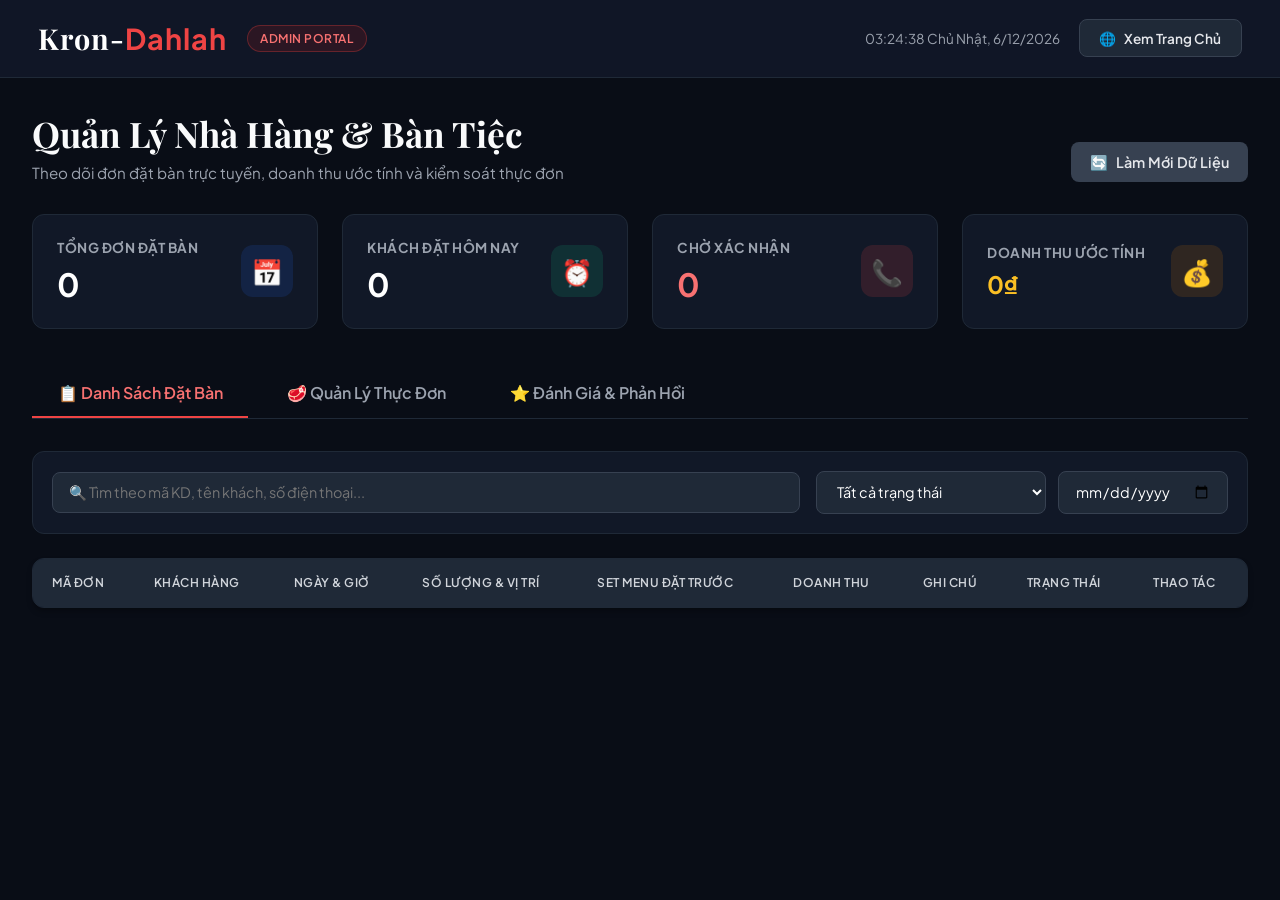
==== backend/admin/index.html @ 5c1c66be "feat: xay dung toan dien he thong Backend Flask, CSDL SQLite, RESTful API va Admin Dashboard quan tr" ====
<!DOCTYPE html>
<html lang="vi">
<head>
  <meta charset="UTF-8">
  <meta name="viewport" content="width=device-width, initial-scale=1.0">
  <title>Quản Trị Nhà Hàng | Kron-Dahlah Steakhouse</title>
  <link rel="icon" type="image/png" href="../img/favicon.png" />
  <link rel="preconnect" href="https://fonts.googleapis.com">
  <link rel="preconnect" href="https://fonts.gstatic.com" crossorigin>
  <link href="https://fonts.googleapis.com/css2?family=Playfair+Display:wght@600;700&family=Plus+Jakarta+Sans:wght@400;500;600;700&display=swap" rel="stylesheet">
  <style>
    :root {
      --bg-dark: #090d16;
      --card-bg: #111827;
      --card-border: #1f2937;
      --primary: #991b1b;
      --primary-hover: #b91c1c;
      --accent-gold: #d97706;
      --text-main: #f9fafb;
      --text-muted: #9ca3af;
      --success: #16a34a;
      --warning: #eab308;
      --danger: #dc2626;
      --info: #2563eb;
    }

    * {
      margin: 0;
      padding: 0;
      box-sizing: border-box;
      font-family: 'Plus Jakarta Sans', sans-serif;
    }

    body {
      background-color: var(--bg-dark);
      color: var(--text-main);
      min-height: 100vh;
      display: flex;
      flex-direction: column;
    }

    /* TOP NAVBAR */
    .topbar {
      background-color: rgba(17, 24, 39, 0.95);
      border-bottom: 1px solid var(--card-border);
      padding: 1.2rem 2.4rem;
      display: flex;
      justify-content: space-between;
      align-items: center;
      position: sticky;
      top: 0;
      z-index: 50;
      backdrop-filter: blur(10px);
    }

    .brand-box {
      display: flex;
      align-items: center;
      gap: 1.2rem;
    }

    .brand-logo {
      font-family: 'Playfair Display', serif;
      font-size: 1.8rem;
      font-weight: 700;
      color: #fff;
      letter-spacing: 1px;
    }

    .brand-logo span {
      color: #ef4444;
    }

    .portal-badge {
      background: rgba(153, 27, 27, 0.2);
      color: #f87171;
      border: 1px solid rgba(239, 68, 68, 0.3);
      padding: 0.3rem 0.8rem;
      border-radius: 9999px;
      font-size: 0.75rem;
      font-weight: 600;
      text-transform: uppercase;
      letter-spacing: 0.5px;
    }

    .topbar-actions {
      display: flex;
      align-items: center;
      gap: 1.2rem;
    }

    .btn-view-site {
      display: inline-flex;
      align-items: center;
      gap: 0.5rem;
      background: #1f2937;
      color: #e5e7eb;
      text-decoration: none;
      padding: 0.6rem 1.2rem;
      border-radius: 8px;
      font-size: 0.85rem;
      font-weight: 600;
      transition: all 0.2s;
      border: 1px solid #374151;
    }

    .btn-view-site:hover {
      background: #374151;
      color: #fff;
    }

    /* MAIN CONTAINER */
    .dashboard-container {
      max-width: 1400px;
      width: 100%;
      margin: 0 auto;
      padding: 2rem;
      flex: 1;
    }

    /* HEADER TITLES */
    .dashboard-header {
      display: flex;
      justify-content: space-between;
      align-items: flex-end;
      margin-bottom: 2rem;
    }

    .page-title {
      font-family: 'Playfair Display', serif;
      font-size: 2.2rem;
      font-weight: 700;
      margin-bottom: 0.4rem;
    }

    .page-subtitle {
      color: var(--text-muted);
      font-size: 0.95rem;
    }

    /* STATS KPI CARDS */
    .stats-grid {
      display: grid;
      grid-template-columns: repeat(auto-fit, minmax(260px, 1fr));
      gap: 1.5rem;
      margin-bottom: 2.5rem;
    }

    .stat-card {
      background-color: var(--card-bg);
      border: 1px solid var(--card-border);
      border-radius: 12px;
      padding: 1.5rem;
      display: flex;
      align-items: center;
      justify-content: space-between;
      transition: transform 0.2s, box-shadow 0.2s;
    }

    .stat-card:hover {
      transform: translateY(-2px);
      box-shadow: 0 10px 25px -5px rgba(0, 0, 0, 0.5);
    }

    .stat-info h4 {
      font-size: 0.85rem;
      text-transform: uppercase;
      letter-spacing: 0.5px;
      color: var(--text-muted);
      margin-bottom: 0.5rem;
    }

    .stat-info .stat-value {
      font-size: 2rem;
      font-weight: 700;
      color: #fff;
    }

    .stat-icon {
      width: 52px;
      height: 52px;
      border-radius: 12px;
      display: flex;
      align-items: center;
      justify-content: center;
      font-size: 1.6rem;
    }

    .icon-bookings { background: rgba(37, 99, 235, 0.15); color: #60a5fa; }
    .icon-today { background: rgba(16, 185, 129, 0.15); color: #34d399; }
    .icon-pending { background: rgba(239, 68, 68, 0.15); color: #f87171; }
    .icon-revenue { background: rgba(217, 119, 6, 0.15); color: #fbbf24; }

    /* TABS */
    .tabs-nav {
      display: flex;
      gap: 0.8rem;
      border-bottom: 1px solid var(--card-border);
      margin-bottom: 2rem;
    }

    .tab-btn {
      background: none;
      border: none;
      color: var(--text-muted);
      font-size: 1rem;
      font-weight: 600;
      padding: 0.8rem 1.6rem;
      cursor: pointer;
      border-bottom: 2px solid transparent;
      transition: all 0.2s;
    }

    .tab-btn:hover {
      color: #fff;
    }

    .tab-btn.active {
      color: #f87171;
      border-bottom-color: #ef4444;
    }

    /* FILTERS & SEARCH TOOLBAR */
    .toolbar {
      background-color: var(--card-bg);
      border: 1px solid var(--card-border);
      border-radius: 12px;
      padding: 1.2rem;
      margin-bottom: 1.5rem;
      display: flex;
      flex-wrap: wrap;
      justify-content: space-between;
      gap: 1rem;
      align-items: center;
    }

    .search-box {
      display: flex;
      align-items: center;
      gap: 0.8rem;
      flex: 1;
      min-width: 280px;
    }

    .search-input {
      width: 100%;
      background: #1f2937;
      border: 1px solid #374151;
      border-radius: 8px;
      padding: 0.65rem 1rem;
      color: #fff;
      font-size: 0.9rem;
      outline: none;
    }

    .search-input:focus {
      border-color: #ef4444;
    }

    .filter-group {
      display: flex;
      align-items: center;
      gap: 0.8rem;
      flex-wrap: wrap;
    }

    .filter-select {
      background: #1f2937;
      border: 1px solid #374151;
      border-radius: 8px;
      padding: 0.65rem 1rem;
      color: #fff;
      font-size: 0.9rem;
      outline: none;
      cursor: pointer;
    }

    .btn-action {
      background: var(--primary);
      color: #fff;
      border: none;
      border-radius: 8px;
      padding: 0.65rem 1.2rem;
      font-size: 0.9rem;
      font-weight: 600;
      cursor: pointer;
      display: inline-flex;
      align-items: center;
      gap: 0.5rem;
      transition: background 0.2s;
    }

    .btn-action:hover {
      background: var(--primary-hover);
    }

    .btn-refresh {
      background: #374151;
      color: #e5e7eb;
    }
    .btn-refresh:hover {
      background: #4b5563;
    }

    /* DATA TABLE */
    .table-container {
      background-color: var(--card-bg);
      border: 1px solid var(--card-border);
      border-radius: 12px;
      overflow-x: auto;
      box-shadow: 0 4px 6px -1px rgba(0, 0, 0, 0.3);
    }

    table {
      width: 100%;
      border-collapse: collapse;
      text-align: left;
      font-size: 0.9rem;
    }

    thead {
      background-color: #1f2937;
      border-bottom: 1px solid var(--card-border);
    }

    th {
      padding: 1rem 1.2rem;
      font-weight: 600;
      color: #d1d5db;
      text-transform: uppercase;
      font-size: 0.75rem;
      letter-spacing: 0.5px;
    }

    td {
      padding: 1.2rem;
      border-bottom: 1px solid var(--card-border);
      vertical-align: middle;
    }

    tbody tr:hover {
      background-color: rgba(31, 41, 55, 0.5);
    }

    .booking-code {
      font-family: monospace;
      font-weight: 700;
      color: #f87171;
      background: rgba(239, 68, 68, 0.1);
      padding: 0.2rem 0.5rem;
      border-radius: 4px;
      border: 1px solid rgba(239, 68, 68, 0.2);
    }

    .cust-info .cust-name {
      font-weight: 600;
      color: #fff;
    }
    .cust-info .cust-phone {
      color: var(--text-muted);
      font-size: 0.85rem;
    }

    /* STATUS BADGES */
    .badge {
      display: inline-block;
      padding: 0.35rem 0.75rem;
      border-radius: 9999px;
      font-size: 0.75rem;
      font-weight: 600;
      text-align: center;
    }

    .badge-pending {
      background: rgba(234, 179, 8, 0.15);
      color: #facc15;
      border: 1px solid rgba(234, 179, 8, 0.3);
    }
    .badge-confirmed {
      background: rgba(22, 163, 74, 0.15);
      color: #4ade80;
      border: 1px solid rgba(22, 163, 74, 0.3);
    }
    .badge-completed {
      background: rgba(37, 99, 235, 0.15);
      color: #60a5fa;
      border: 1px solid rgba(37, 99, 235, 0.3);
    }
    .badge-cancelled {
      background: rgba(107, 114, 128, 0.15);
      color: #9ca3af;
      border: 1px solid rgba(107, 114, 128, 0.3);
    }

    /* ACTION BUTTONS */
    .action-btns {
      display: flex;
      gap: 0.5rem;
    }

    .btn-sm {
      padding: 0.35rem 0.65rem;
      border-radius: 6px;
      font-size: 0.75rem;
      font-weight: 600;
      border: none;
      cursor: pointer;
      transition: all 0.15s;
    }

    .btn-confirm { background: #15803d; color: #fff; }
    .btn-confirm:hover { background: #166534; }

    .btn-complete { background: #1d4ed8; color: #fff; }
    .btn-complete:hover { background: #1e40af; }

    .btn-cancel { background: #4b5563; color: #fff; }
    .btn-cancel:hover { background: #374151; }

    .btn-del { background: #b91c1c; color: #fff; }
    .btn-del:hover { background: #991b1b; }

    /* MENU GRID */
    .menu-grid {
      display: grid;
      grid-template-columns: repeat(auto-fill, minmax(320px, 1fr));
      gap: 1.5rem;
    }

    .menu-card {
      background-color: var(--card-bg);
      border: 1px solid var(--card-border);
      border-radius: 12px;
      overflow: hidden;
      display: flex;
      flex-direction: column;
    }

    .menu-card-img {
      height: 180px;
      width: 100%;
      object-fit: cover;
    }

    .menu-card-body {
      padding: 1.2rem;
      flex: 1;
      display: flex;
      flex-direction: column;
    }

    .menu-card-header {
      display: flex;
      justify-content: space-between;
      align-items: flex-start;
      margin-bottom: 0.5rem;
    }

    .menu-item-name {
      font-weight: 700;
      font-size: 1.1rem;
      color: #fff;
    }

    .menu-item-price {
      color: #f87171;
      font-weight: 700;
      font-size: 1.05rem;
      white-space: nowrap;
    }

    .menu-item-desc {
      color: var(--text-muted);
      font-size: 0.85rem;
      line-height: 1.5;
      margin-bottom: 1rem;
      flex: 1;
    }

    .menu-card-footer {
      display: flex;
      justify-content: space-between;
      align-items: center;
      border-top: 1px solid var(--card-border);
      padding-top: 0.8rem;
    }

    /* MODAL */
    .modal-backdrop {
      position: fixed;
      top: 0; left: 0; right: 0; bottom: 0;
      background: rgba(0, 0, 0, 0.8);
      display: none;
      align-items: center;
      justify-content: center;
      z-index: 100;
      padding: 1rem;
    }

    .modal-backdrop.show {
      display: flex;
    }

    .modal-content {
      background: var(--card-bg);
      border: 1px solid var(--card-border);
      border-radius: 12px;
      max-width: 500px;
      width: 100%;
      padding: 2rem;
      position: relative;
    }

    .modal-title {
      font-size: 1.4rem;
      margin-bottom: 1.2rem;
      font-weight: 700;
    }

    .form-group {
      margin-bottom: 1.2rem;
    }

    .form-group label {
      display: block;
      margin-bottom: 0.4rem;
      font-size: 0.85rem;
      color: #d1d5db;
    }

    .form-control {
      width: 100%;
      background: #1f2937;
      border: 1px solid #374151;
      border-radius: 8px;
      padding: 0.65rem 1rem;
      color: #fff;
      font-size: 0.9rem;
      outline: none;
    }

    /* TOAST */
    .toast {
      position: fixed;
      bottom: 2rem;
      right: 2rem;
      background: #15803d;
      color: #fff;
      padding: 0.8rem 1.6rem;
      border-radius: 8px;
      font-weight: 600;
      box-shadow: 0 10px 15px -3px rgba(0, 0, 0, 0.5);
      z-index: 200;
      opacity: 0;
      transform: translateY(20px);
      transition: all 0.3s;
      pointer-events: none;
    }

    .toast.show {
      opacity: 1;
      transform: translateY(0);
    }
  </style>
</head>
<body>

  <!-- TOPBAR -->
  <header class="topbar">
    <div class="brand-box">
      <div class="brand-logo">Kron-<span>Dahlah</span></div>
      <span class="portal-badge">Admin Portal</span>
    </div>
    <div class="topbar-actions">
      <span id="current-clock" style="font-size: 0.85rem; color: var(--text-muted);"></span>
      <a href="/" target="_blank" class="btn-view-site">
        <span>🌐</span> Xem Trang Chủ
      </a>
    </div>
  </header>

  <!-- DASHBOARD CONTAINER -->
  <main class="dashboard-container">
    <div class="dashboard-header">
      <div>
        <h1 class="page-title">Quản Lý Nhà Hàng & Bàn Tiệc</h1>
        <p class="page-subtitle">Theo dõi đơn đặt bàn trực tuyến, doanh thu ước tính và kiểm soát thực đơn</p>
      </div>
      <button class="btn-action btn-refresh" onclick="loadAllData()">
        <span>🔄</span> Làm Mới Dữ Liệu
      </button>
    </div>

    <!-- STATS CARDS -->
    <section class="stats-grid">
      <div class="stat-card">
        <div class="stat-info">
          <h4>Tổng Đơn Đặt Bàn</h4>
          <div class="stat-value" id="stat-total">0</div>
        </div>
        <div class="stat-icon icon-bookings">📅</div>
      </div>

      <div class="stat-card">
        <div class="stat-info">
          <h4>Khách Đặt Hôm Nay</h4>
          <div class="stat-value" id="stat-today">0</div>
        </div>
        <div class="stat-icon icon-today">⏰</div>
      </div>

      <div class="stat-card">
        <div class="stat-info">
          <h4>Chờ Xác Nhận</h4>
          <div class="stat-value" id="stat-pending" style="color: #f87171;">0</div>
        </div>
        <div class="stat-icon icon-pending">📞</div>
      </div>

      <div class="stat-card">
        <div class="stat-info">
          <h4>Doanh Thu Ước Tính</h4>
          <div class="stat-value" id="stat-revenue" style="color: #fbbf24; font-size: 1.5rem;">0₫</div>
        </div>
        <div class="stat-icon icon-revenue">💰</div>
      </div>
    </section>

    <!-- TABS NAVIGATION -->
    <nav class="tabs-nav">
      <button class="tab-btn active" onclick="switchTab('bookings')">📋 Danh Sách Đặt Bàn</button>
      <button class="tab-btn" onclick="switchTab('menu')">🥩 Quản Lý Thực Đơn</button>
      <button class="tab-btn" onclick="switchTab('reviews')">⭐ Đánh Giá & Phản Hồi</button>
    </nav>

    <!-- TAB 1: BOOKINGS -->
    <section id="tab-bookings">
      <div class="toolbar">
        <div class="search-box">
          <input type="text" id="search-booking" class="search-input" placeholder="🔍 Tìm theo mã KD, tên khách, số điện thoại..." oninput="filterBookings()">
        </div>
        <div class="filter-group">
          <select id="filter-status" class="filter-select" onchange="filterBookings()">
            <option value="all">Tất cả trạng thái</option>
            <option value="pending">Chờ xác nhận (Pending)</option>
            <option value="confirmed">Đã xác nhận (Confirmed)</option>
            <option value="completed">Đã dùng tiệc (Completed)</option>
            <option value="cancelled">Đã hủy (Cancelled)</option>
          </select>
          <input type="date" id="filter-date" class="filter-select" onchange="filterBookings()">
        </div>
      </div>

      <div class="table-container">
        <table>
          <thead>
            <tr>
              <th>Mã Đơn</th>
              <th>Khách Hàng</th>
              <th>Ngày & Giờ</th>
              <th>Số Lượng & Vị Trí</th>
              <th>Set Menu Đặt Trước</th>
              <th>Doanh Thu</th>
              <th>Ghi Chú</th>
              <th>Trạng Thái</th>
              <th>Thao Tác</th>
            </tr>
          </thead>
          <tbody id="bookings-table-body">
            <!-- JS điền dữ liệu -->
          </tbody>
        </table>
      </div>
    </section>

    <!-- TAB 2: MENU ITEMS -->
    <section id="tab-menu" style="display: none;">
      <div class="toolbar">
        <div class="search-box">
          <input type="text" id="search-menu" class="search-input" placeholder="🔍 Tìm món ăn theo tên hoặc mã món..." oninput="renderMenu()">
        </div>
        <div class="filter-group">
          <select id="filter-category" class="filter-select" onchange="renderMenu()">
            <option value="all">Tất cả danh mục</option>
            <option value="steak">Bít tết hảo hạng</option>
            <option value="starter">Món khai vị</option>
            <option value="pasta">Món chính & Mỳ Ý</option>
            <option value="dessert">Tráng miệng</option>
            <option value="wine">Rượu vang</option>
            <option value="combo">Set Menu combo</option>
          </select>
          <button class="btn-action" onclick="openAddMenuModal()">
            <span>➕</span> Thêm Món Mới
          </button>
        </div>
      </div>

      <div class="menu-grid" id="menu-grid-container">
        <!-- JS điền danh sách món -->
      </div>
    </section>

    <!-- TAB 3: REVIEWS -->
    <section id="tab-reviews" style="display: none;">
      <div class="table-container">
        <table>
          <thead>
            <tr>
              <th>Khách Hàng</th>
              <th>Đánh Giá</th>
              <th>Món Đã Dùng</th>
              <th>Nội Dung Nhận Xét</th>
              <th>Thời Gian</th>
            </tr>
          </thead>
          <tbody id="reviews-table-body">
            <!-- JS điền đánh giá -->
          </tbody>
        </table>
      </div>
    </section>
  </main>

  <!-- MODAL THÊM MÓN MỚI -->
  <div class="modal-backdrop" id="modal-add-menu">
    <div class="modal-content">
      <h3 class="modal-title">Thêm Món Mới Vào Menu</h3>
      <form id="form-add-menu" onsubmit="submitNewMenuItem(event)">
        <div class="form-group">
          <label>Tên món ăn</label>
          <input type="text" id="menu-name" class="form-control" placeholder="Ví dụ: Thăn bò Wagyu nướng sốt nấm" required>
        </div>
        <div class="form-group">
          <label>Danh mục</label>
          <select id="menu-cat" class="form-control">
            <option value="steak">Bít tết</option>
            <option value="starter">Khai vị</option>
            <option value="pasta">Mỳ Ý / Món chính</option>
            <option value="dessert">Tráng miệng</option>
            <option value="wine">Rượu vang</option>
            <option value="combo">Set Menu</option>
          </select>
        </div>
        <div class="form-group">
          <label>Giá niêm yết (VNĐ)</label>
          <input type="number" id="menu-price" class="form-control" placeholder="Ví dụ: 450000" required>
        </div>
        <div class="form-group">
          <label>Mô tả hương vị & nguyên liệu</label>
          <textarea id="menu-desc" class="form-control" rows="3" placeholder="Mô tả tóm tắt..."></textarea>
        </div>
        <div style="display: flex; justify-content: flex-end; gap: 1rem; margin-top: 1.5rem;">
          <button type="button" class="btn-action btn-refresh" onclick="closeAddMenuModal()">Hủy</button>
          <button type="submit" class="btn-action">Lưu Món Ăn</button>
        </div>
      </form>
    </div>
  </div>

  <!-- TOAST NOTIFICATION -->
  <div id="toast" class="toast">Đã cập nhật dữ liệu thành công!</div>

  <script>
    let allBookings = [];
    let allMenuItems = [];
    let allReviews = [];

    // Realtime Clock
    function updateClock() {
      const now = new Date();
      document.getElementById('current-clock').textContent = now.toLocaleDateString('vi-VN', {
        weekday: 'long', year: 'numeric', month: 'numeric', day: 'numeric',
        hour: '2-digit', minute: '2-digit', second: '2-digit'
      });
    }
    setInterval(updateClock, 1000);
    updateClock();

    // Show Toast
    function showToast(msg) {
      const t = document.getElementById('toast');
      t.textContent = msg;
      t.classList.add('show');
      setTimeout(() => t.classList.remove('show'), 2500);
    }

    // Tab Switching
    function switchTab(tab) {
      document.querySelectorAll('.tab-btn').forEach(b => b.classList.remove('active'));
      event.target.classList.add('active');

      document.getElementById('tab-bookings').style.display = tab === 'bookings' ? 'block' : 'none';
      document.getElementById('tab-menu').style.display = tab === 'menu' ? 'block' : 'none';
      document.getElementById('tab-reviews').style.display = tab === 'reviews' ? 'block' : 'none';

      if (tab === 'menu' && allMenuItems.length === 0) loadMenu();
      if (tab === 'reviews' && allReviews.length === 0) loadReviews();
    }

    // Fetch Stats
    async function loadStats() {
      try {
        const res = await fetch('/api/stats');
        const json = await res.json();
        if (json.success) {
          const d = json.data;
          document.getElementById('stat-total').textContent = d.total_bookings;
          document.getElementById('stat-today').textContent = d.today_bookings;
          document.getElementById('stat-pending').textContent = d.pending_bookings;
          document.getElementById('stat-revenue').textContent = Number(d.total_revenue).toLocaleString('vi-VN') + '₫';
        }
      } catch (err) {
        console.error('Lỗi tải stats:', err);
      }
    }

    // Fetch Bookings
    async function loadBookings() {
      try {
        const res = await fetch('/api/bookings');
        const json = await res.json();
        if (json.success) {
          allBookings = json.data;
          renderBookings(allBookings);
        }
      } catch (err) {
        console.error('Lỗi tải bookings:', err);
      }
    }

    // Render Bookings Table
    function renderBookings(list) {
      const tbody = document.getElementById('bookings-table-body');
      if (list.length === 0) {
        tbody.innerHTML = '<tr><td colspan="9" style="text-align: center; color: var(--text-muted); padding: 2rem;">Không tìm thấy đơn đặt bàn nào.</td></tr>';
        return;
      }

      tbody.innerHTML = list.map(b => {
        let badgeClass = 'badge-pending';
        let statusText = 'Chờ xác nhận';
        if (b.status === 'confirmed') { badgeClass = 'badge-confirmed'; statusText = 'Đã xác nhận'; }
        else if (b.status === 'completed') { badgeClass = 'badge-completed'; statusText = 'Đã dùng tiệc'; }
        else if (b.status === 'cancelled') { badgeClass = 'badge-cancelled'; statusText = 'Đã hủy'; }

        return `
          <tr>
            <td><span class="booking-code">${b.booking_code}</span></td>
            <td>
              <div class="cust-info">
                <div class="cust-name">${b.customer_name}</div>
                <div class="cust-phone">📞 ${b.phone}</div>
              </div>
            </td>
            <td>
              <div><strong>${b.booking_time}</strong></div>
              <div style="color: var(--text-muted); font-size: 0.8rem;">${b.booking_date}</div>
            </td>
            <td>
              <div><strong>${b.guests}</strong></div>
              <div style="color: var(--text-muted); font-size: 0.8rem;">${b.location}</div>
            </td>
            <td><span style="color: #fca5a5; font-weight: 500;">${b.set_menu}</span></td>
            <td><strong style="color: #fbbf24;">${Number(b.estimated_price).toLocaleString('vi-VN')}₫</strong></td>
            <td><span style="font-size: 0.85rem; color: var(--text-muted);">${b.notes || 'Không có'}</span></td>
            <td><span class="badge ${badgeClass}">${statusText}</span></td>
            <td>
              <div class="action-btns">
                ${b.status === 'pending' ? `<button class="btn-sm btn-confirm" onclick="updateStatus(${b.id}, 'confirmed')" title="Xác nhận đơn">Duyệt</button>` : ''}
                ${b.status === 'confirmed' ? `<button class="btn-sm btn-complete" onclick="updateStatus(${b.id}, 'completed')" title="Đã đón khách dùng tiệc">Xong</button>` : ''}
                ${b.status !== 'cancelled' ? `<button class="btn-sm btn-cancel" onclick="updateStatus(${b.id}, 'cancelled')" title="Hủy bàn">Hủy</button>` : ''}
                <button class="btn-sm btn-del" onclick="deleteBooking(${b.id})" title="Xóa khỏi hệ thống">🗑️</button>
              </div>
            </td>
          </tr>
        `;
      }).join('');
    }

    // Filter Bookings
    function filterBookings() {
      const q = document.getElementById('search-booking').value.toLowerCase();
      const st = document.getElementById('filter-status').value;
      const dt = document.getElementById('filter-date').value;

      const filtered = allBookings.filter(b => {
        const matchSearch = b.customer_name.toLowerCase().includes(q) || 
                            b.phone.includes(q) || 
                            b.booking_code.toLowerCase().includes(q);
        const matchStatus = st === 'all' || b.status === st;
        const matchDate = !dt || b.booking_date === dt;
        return matchSearch && matchStatus && matchDate;
      });

      renderBookings(filtered);
    }

    // Update Status
    async function updateStatus(id, newStatus) {
      try {
        const res = await fetch(`/api/bookings/${id}/status`, {
          method: 'PATCH',
          headers: { 'Content-Type': 'application/json' },
          body: JSON.stringify({ status: newStatus })
        });
        const json = await res.json();
        if (json.success) {
          showToast(json.message);
          loadAllData();
        }
      } catch (err) {
        alert('Lỗi cập nhật trạng thái');
      }
    }

    // Delete Booking
    async function deleteBooking(id) {
      if (!confirm('Bạn có chắc chắn muốn xóa đơn đặt bàn này?')) return;
      try {
        const res = await fetch(`/api/bookings/${id}`, { method: 'DELETE' });
        const json = await res.json();
        if (json.success) {
          showToast(json.message);
          loadAllData();
        }
      } catch (err) {
        alert('Lỗi xóa đơn');
      }
    }

    // Load Menu
    async function loadMenu() {
      try {
        const res = await fetch('/api/menu?available=0');
        const json = await res.json();
        if (json.success) {
          allMenuItems = json.data;
          renderMenu();
        }
      } catch (err) {
        console.error('Lỗi tải menu:', err);
      }
    }

    // Render Menu Grid
    function renderMenu() {
      const q = (document.getElementById('search-menu')?.value || '').toLowerCase();
      const cat = document.getElementById('filter-category')?.value || 'all';

      const filtered = allMenuItems.filter(m => {
        const matchSearch = m.name.toLowerCase().includes(q) || m.code.toLowerCase().includes(q);
        const matchCat = cat === 'all' || m.category === cat;
        return matchSearch && matchCat;
      });

      const container = document.getElementById('menu-grid-container');
      if (filtered.length === 0) {
        container.innerHTML = '<p style="color: var(--text-muted); grid-column: 1/-1; text-align: center; padding: 2rem;">Không tìm thấy món ăn nào.</p>';
        return;
      }

      container.innerHTML = filtered.map(m => `
        <div class="menu-card">
          <img src="/${m.image_url}" class="menu-card-img" alt="${m.name}" onerror="this.src='/img/gallery/gallery-2.jpg'">
          <div class="menu-card-body">
            <div class="menu-card-header">
              <div class="menu-item-name">${m.name}</div>
              <div class="menu-item-price">${Number(m.price).toLocaleString('vi-VN')}₫</div>
            </div>
            <p class="menu-item-desc">${m.description}</p>
            <div class="menu-card-footer">
              <span class="badge ${m.is_available ? 'badge-confirmed' : 'badge-cancelled'}">
                ${m.is_available ? '● Đang phục vụ' : '○ Tạm hết món'}
              </span>
              <div class="action-btns">
                <button class="btn-sm btn-confirm" onclick="toggleMenu(${m.id})">
                  ${m.is_available ? 'Báo hết' : 'Bật lại'}
                </button>
                <button class="btn-sm btn-del" onclick="deleteMenuItem(${m.id})">Xóa</button>
              </div>
            </div>
          </div>
        </div>
      `).join('');
    }

    async function toggleMenu(id) {
      await fetch(`/api/menu/${id}/toggle-availability`, { method: 'PATCH' });
      showToast('Đã đổi trạng thái món');
      loadMenu();
    }

    async function deleteMenuItem(id) {
      if (!confirm('Xóa món này khỏi thực đơn?')) return;
      await fetch(`/api/menu/${id}`, { method: 'DELETE' });
      showToast('Đã xóa món');
      loadMenu();
    }

    // Modal Add Menu
    function openAddMenuModal() {
      document.getElementById('modal-add-menu').classList.add('show');
    }
    function closeAddMenuModal() {
      document.getElementById('modal-add-menu').classList.remove('show');
    }

    async function submitNewMenuItem(e) {
      e.preventDefault();
      const payload = {
        name: document.getElementById('menu-name').value,
        category: document.getElementById('menu-cat').value,
        price: parseInt(document.getElementById('menu-price').value),
        description: document.getElementById('menu-desc').value,
      };

      const res = await fetch('/api/menu', {
        method: 'POST',
        headers: { 'Content-Type': 'application/json' },
        body: JSON.stringify(payload)
      });
      const json = await res.json();
      if (json.success) {
        showToast('Đã thêm món mới vào thực đơn!');
        closeAddMenuModal();
        document.getElementById('form-add-menu').reset();
        loadMenu();
      }
    }

    // Load Reviews
    async function loadReviews() {
      try {
        const res = await fetch('/api/reviews');
        const json = await res.json();
        if (json.success) {
          allReviews = json.data;
          const tbody = document.getElementById('reviews-table-body');
          tbody.innerHTML = allReviews.map(r => `
            <tr>
              <td><strong>${r.customer_name}</strong></td>
              <td><span style="color: #eab308; font-size: 1.1rem;">${'★'.repeat(r.rating)}${'☆'.repeat(5 - r.rating)}</span></td>
              <td><span style="color: #fca5a5;">${r.dish_name || 'Bít tết'}</span></td>
              <td>${r.comment}</td>
              <td style="color: var(--text-muted); font-size: 0.8rem;">${r.created_at}</td>
            </tr>
          `).join('');
        }
      } catch (err) {
        console.error('Lỗi tải reviews:', err);
      }
    }

    // Master Refresh
    function loadAllData() {
      loadStats();
      loadBookings();
    }

    // Init
    loadAllData();
  </script>
</body>
</html>
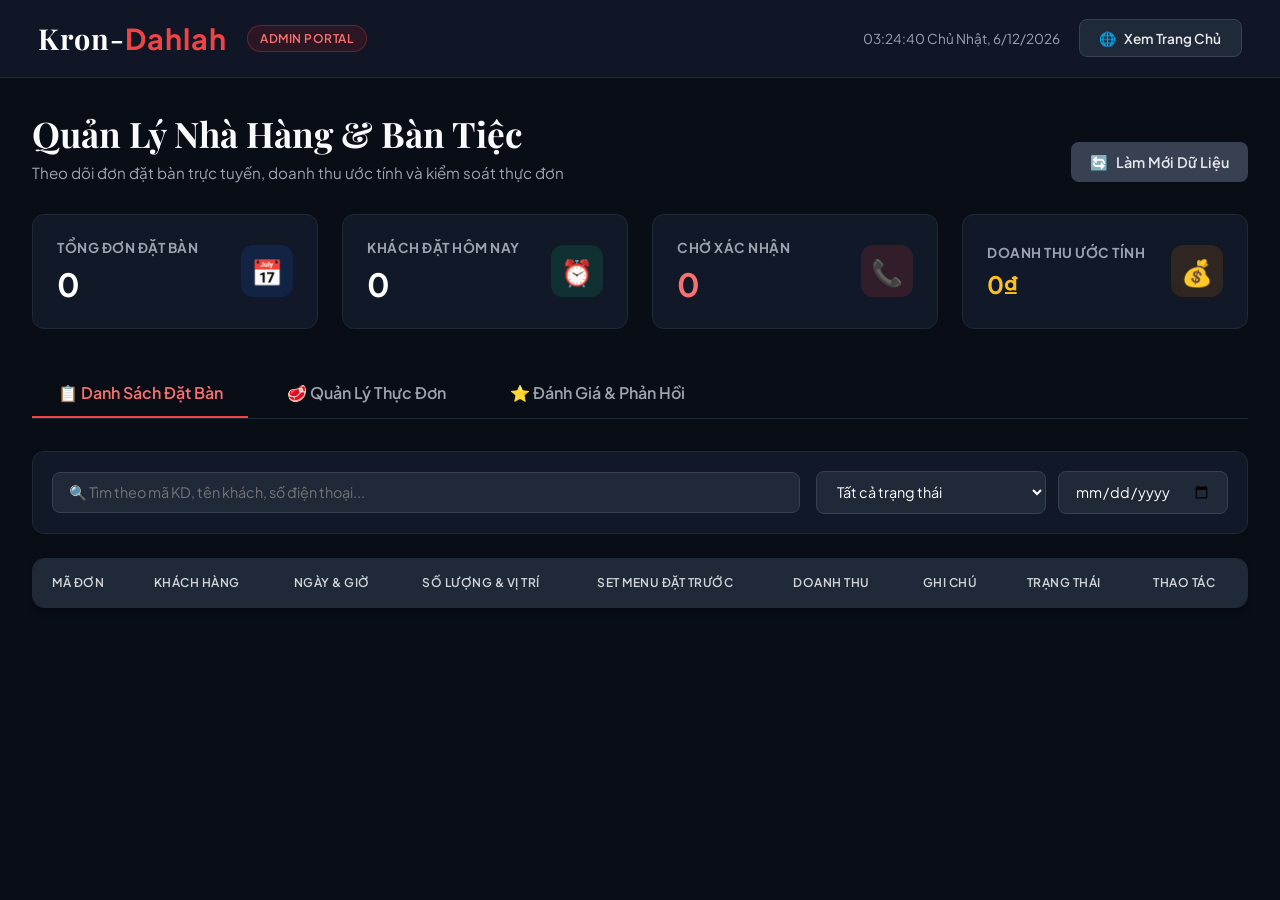
==== commit a7b41b59: "feat: cap nhat toan bo hinh anh mon Au chuan xac 100% cho Thuc don Web Admin va Trang chu" ====
--- a/backend/admin/index.html
+++ b/backend/admin/index.html
@@ -961,7 +961,7 @@
 
       container.innerHTML = filtered.map(m => `
         <div class="menu-card">
-          <img src="/${m.image_url}" class="menu-card-img" alt="${m.name}" onerror="this.src='/img/gallery/gallery-2.jpg'">
+          <img src="/${m.image_url}" class="menu-card-img" alt="${m.name}" onerror="this.src='/img/dishes/steak_wagyu.jpg'">
           <div class="menu-card-body">
             <div class="menu-card-header">
               <div class="menu-item-name">${m.name}</div>
